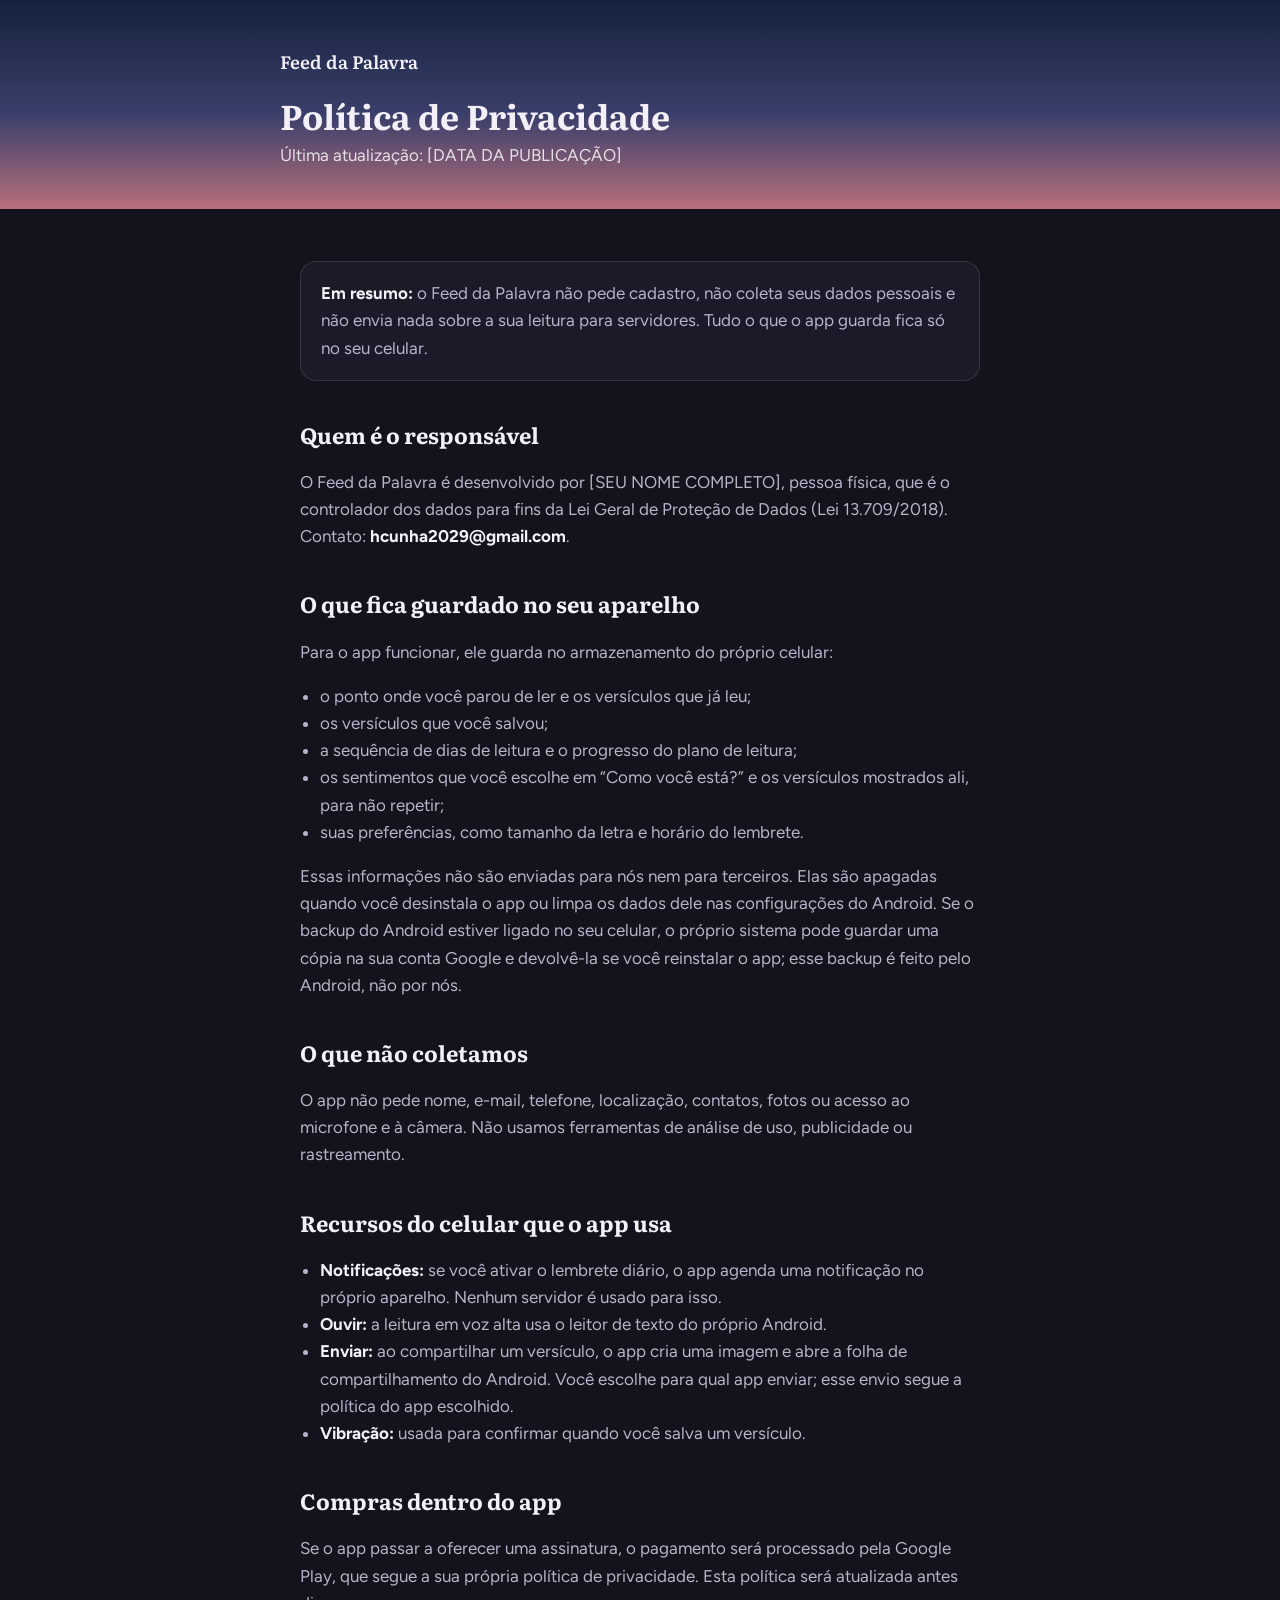
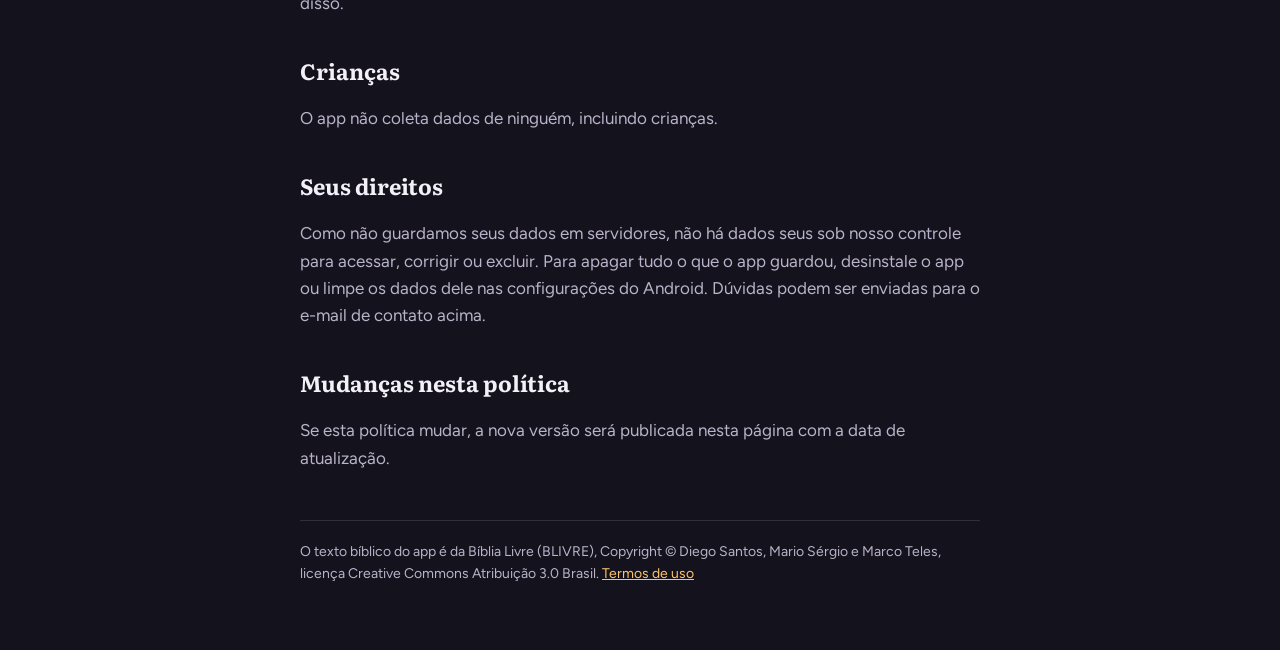
==== docs/privacidade.html @ c2c1bf06 "Add files via upload" ====
<!doctype html>
<html lang="pt-BR">
<head>
<meta charset="utf-8">
<meta name="viewport" content="width=device-width, initial-scale=1, viewport-fit=cover">
<title>Política de Privacidade — Feed da Palavra</title>
<link rel="stylesheet" href="https://fonts.googleapis.com/css2?family=Literata:wght@600&family=Figtree:wght@400;600&display=swap">
<link rel="stylesheet" href="estilo.css">
</head>
<body>
<header>
  <div class="wrap">
    <a href="index.html">Feed da Palavra</a>
    <h1>Política de Privacidade</h1>
    <p>Última atualização: [DATA DA PUBLICAÇÃO]</p>
  </div>
</header>
<main>
  <div class="box">
    <p><strong>Em resumo:</strong> o Feed da Palavra não pede cadastro, não coleta seus dados pessoais e não envia nada sobre a sua leitura para servidores. Tudo o que o app guarda fica só no seu celular.</p>
  </div>

  <h2>Quem é o responsável</h2>
  <p>O Feed da Palavra é desenvolvido por [SEU NOME COMPLETO], pessoa física, que é o controlador dos dados para fins da Lei Geral de Proteção de Dados (Lei 13.709/2018). Contato: <strong>hcunha2029@gmail.com</strong>.</p>

  <h2>O que fica guardado no seu aparelho</h2>
  <p>Para o app funcionar, ele guarda no armazenamento do próprio celular:</p>
  <ul>
    <li>o ponto onde você parou de ler e os versículos que já leu;</li>
    <li>os versículos que você salvou;</li>
    <li>a sequência de dias de leitura e o progresso do plano de leitura;</li>
    <li>os sentimentos que você escolhe em “Como você está?” e os versículos mostrados ali, para não repetir;</li>
    <li>suas preferências, como tamanho da letra e horário do lembrete.</li>
  </ul>
  <p>Essas informações não são enviadas para nós nem para terceiros. Elas são apagadas quando você desinstala o app ou limpa os dados dele nas configurações do Android. Se o backup do Android estiver ligado no seu celular, o próprio sistema pode guardar uma cópia na sua conta Google e devolvê-la se você reinstalar o app; esse backup é feito pelo Android, não por nós.</p>

  <h2>O que não coletamos</h2>
  <p>O app não pede nome, e-mail, telefone, localização, contatos, fotos ou acesso ao microfone e à câmera. Não usamos ferramentas de análise de uso, publicidade ou rastreamento.</p>

  <h2>Recursos do celular que o app usa</h2>
  <ul>
    <li><strong>Notificações:</strong> se você ativar o lembrete diário, o app agenda uma notificação no próprio aparelho. Nenhum servidor é usado para isso.</li>
    <li><strong>Ouvir:</strong> a leitura em voz alta usa o leitor de texto do próprio Android.</li>
    <li><strong>Enviar:</strong> ao compartilhar um versículo, o app cria uma imagem e abre a folha de compartilhamento do Android. Você escolhe para qual app enviar; esse envio segue a política do app escolhido.</li>
    <li><strong>Vibração:</strong> usada para confirmar quando você salva um versículo.</li>
  </ul>

  <h2>Compras dentro do app</h2>
  <p>Se o app passar a oferecer uma assinatura, o pagamento será processado pela Google Play, que segue a sua própria política de privacidade. Esta política será atualizada antes disso.</p>

  <h2>Crianças</h2>
  <p>O app não coleta dados de ninguém, incluindo crianças.</p>

  <h2>Seus direitos</h2>
  <p>Como não guardamos seus dados em servidores, não há dados seus sob nosso controle para acessar, corrigir ou excluir. Para apagar tudo o que o app guardou, desinstale o app ou limpe os dados dele nas configurações do Android. Dúvidas podem ser enviadas para o e-mail de contato acima.</p>

  <h2>Mudanças nesta política</h2>
  <p>Se esta política mudar, a nova versão será publicada nesta página com a data de atualização.</p>

  <footer>
    O texto bíblico do app é da Bíblia Livre (BLIVRE), Copyright © Diego Santos, Mario Sérgio e Marco Teles, licença Creative Commons Atribuição 3.0 Brasil. <a href="termos.html">Termos de uso</a>
  </footer>
</main>
</body>
</html>
---- docs/estilo.css ----
:root {
  --bg: #14121C;
  --surface: #1C1928;
  --text: #F3F0F8;
  --muted: #B9B3C9;
  --accent: #FFC46B;
  --rule: rgba(255, 255, 255, 0.12);
  color-scheme: dark;
}
* { box-sizing: border-box; }
html { -webkit-text-size-adjust: 100%; }
body {
  margin: 0;
  background: var(--bg);
  color: var(--text);
  font: 17px/1.6 "Figtree", system-ui, -apple-system, "Segoe UI", sans-serif;
}
header {
  background: linear-gradient(180deg, #14213D 0%, #3B3F6B 55%, #B7707A 100%);
  padding: 48px max(20px, env(safe-area-inset-left)) 40px;
}
header .wrap, main { max-width: 720px; margin: 0 auto; }
header a { color: var(--text); text-decoration: none; font-family: "Literata", Georgia, serif; font-weight: 600; font-size: 18px; }
h1 { font-family: "Literata", Georgia, serif; font-size: 34px; line-height: 1.2; margin: 18px 0 6px; text-wrap: balance; }
header p { margin: 0; color: rgba(255, 255, 255, 0.82); }
main { padding: 32px max(20px, env(safe-area-inset-left)) 64px; }
h2 { font-family: "Literata", Georgia, serif; font-size: 22px; margin: 36px 0 8px; }
p, li { color: var(--muted); max-width: 68ch; }
strong { color: var(--text); }
ul { padding-left: 20px; }
a { color: var(--accent); }
.box { background: var(--surface); border: 1px solid var(--rule); border-radius: 16px; padding: 18px 20px; margin-top: 20px; }
.box p { margin: 0; }
footer { border-top: 1px solid var(--rule); margin-top: 48px; padding-top: 20px; font-size: 14px; color: var(--muted); }
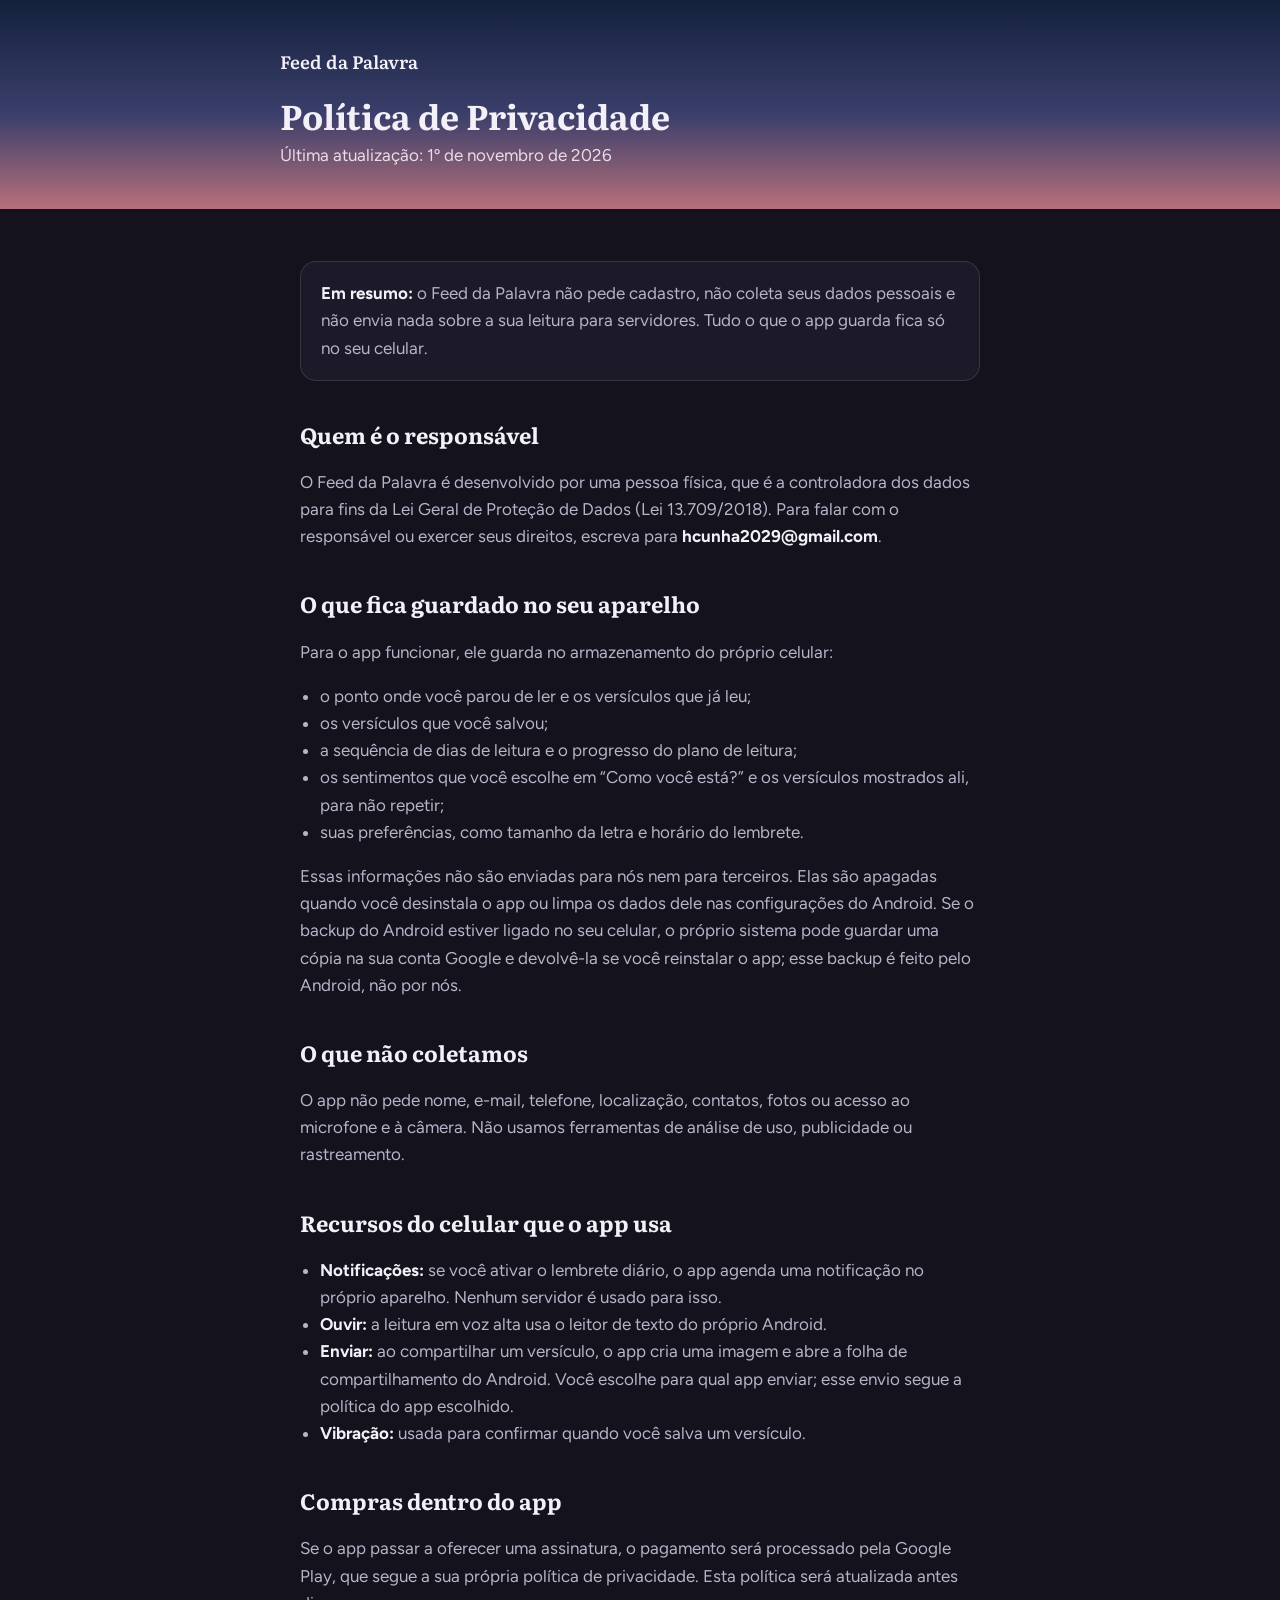
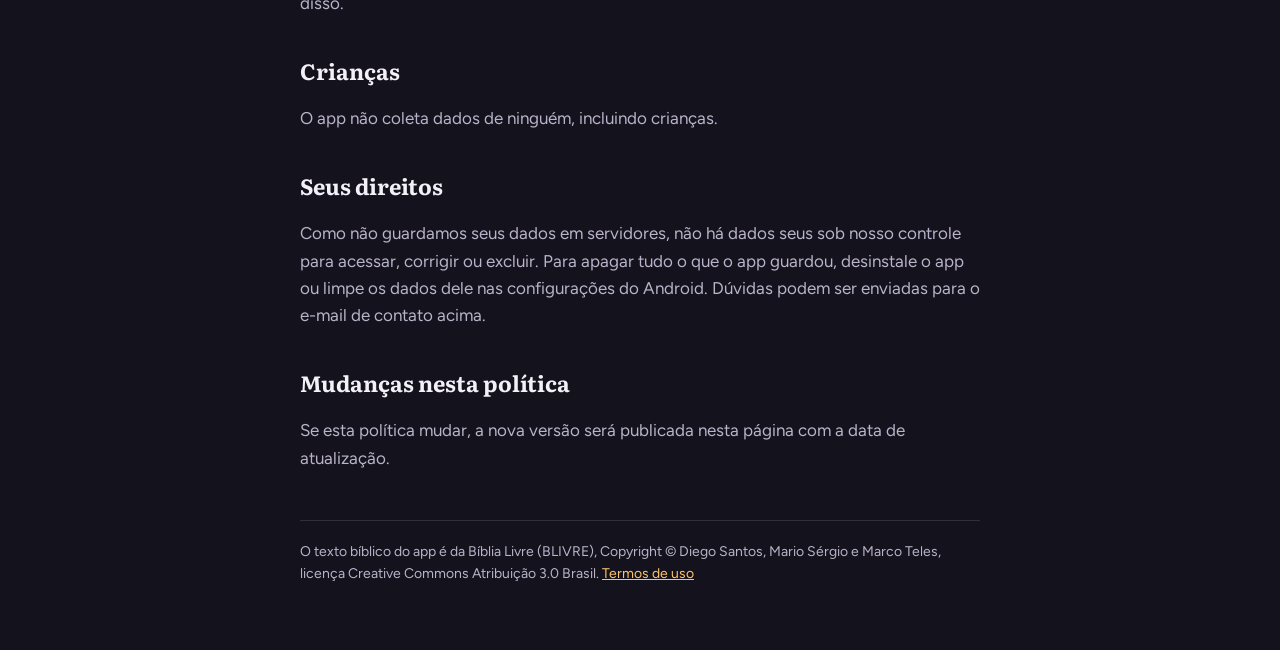
==== commit ee507131: "Add files via upload" ====
--- a/docs/privacidade.html
+++ b/docs/privacidade.html
@@ -12,7 +12,7 @@
   <div class="wrap">
     <a href="index.html">Feed da Palavra</a>
     <h1>Política de Privacidade</h1>
-    <p>Última atualização: [DATA DA PUBLICAÇÃO]</p>
+    <p>Última atualização: 1º de novembro de 2026</p>
   </div>
 </header>
 <main>
@@ -21,7 +21,7 @@
   </div>
 
   <h2>Quem é o responsável</h2>
-  <p>O Feed da Palavra é desenvolvido por [SEU NOME COMPLETO], pessoa física, que é o controlador dos dados para fins da Lei Geral de Proteção de Dados (Lei 13.709/2018). Contato: <strong>hcunha2029@gmail.com</strong>.</p>
+  <p>O Feed da Palavra é desenvolvido por uma pessoa física, que é a controladora dos dados para fins da Lei Geral de Proteção de Dados (Lei 13.709/2018). Para falar com o responsável ou exercer seus direitos, escreva para <strong>hcunha2029@gmail.com</strong>.</p>
 
   <h2>O que fica guardado no seu aparelho</h2>
   <p>Para o app funcionar, ele guarda no armazenamento do próprio celular:</p>
